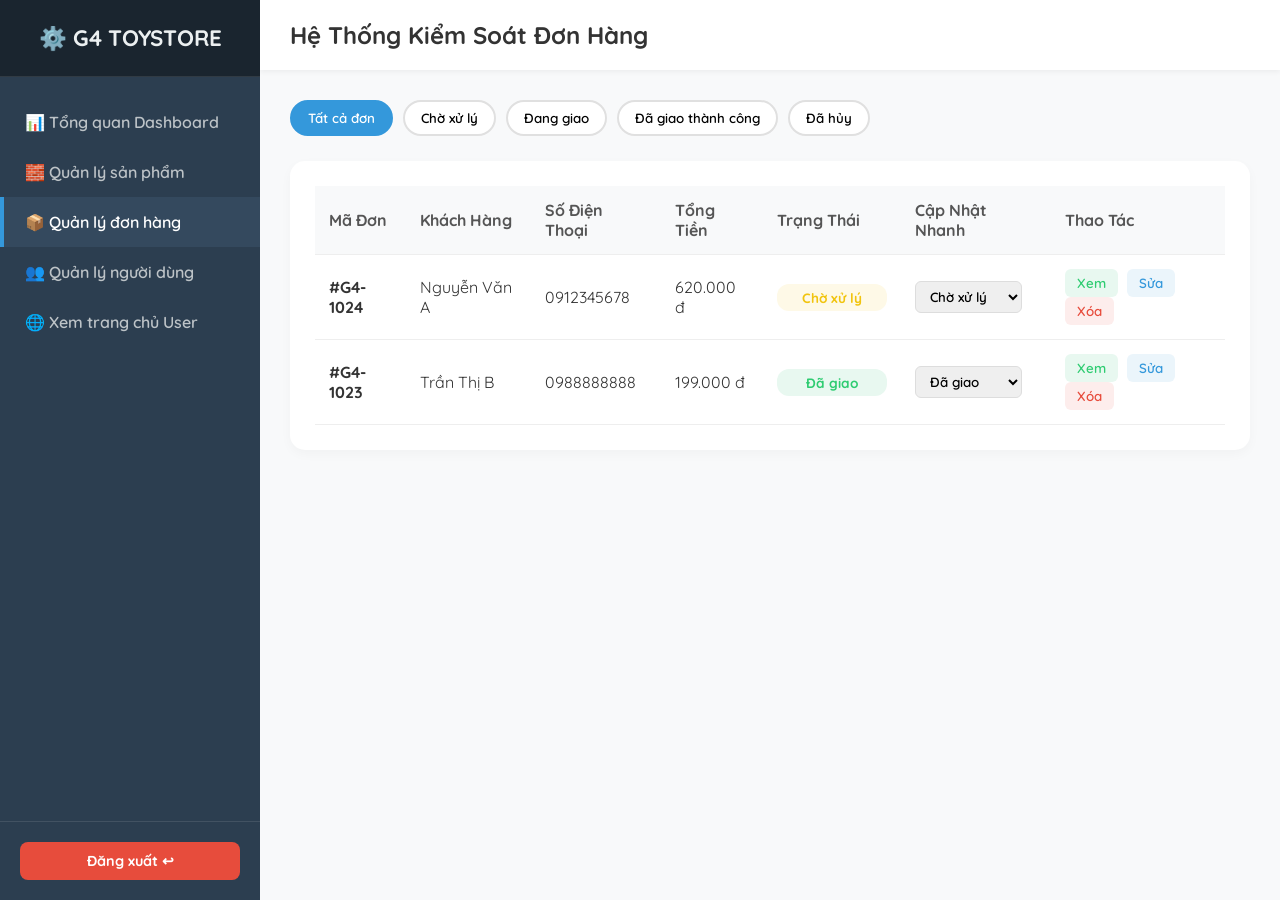
==== frontend/nth_views/admin/orders-management.html @ 6dca1813 "frist commit" ====
<!DOCTYPE html>
<html lang="vi">
<head>
    <meta charset="UTF-8">
    <meta name="viewport" content="width=device-width, initial-scale=1.0">
    <title>Quản Lý Đơn Hàng - G4 Admin</title>
    <link href="https://fonts.googleapis.com/css2?family=Quicksand:wght@400;500;600;700&display=swap" rel="stylesheet">
    <style>
        :root {
            --sidebar-width: 260px;
            --primary-admin: #2c3e50;
            --accent-admin: #34495e;
            --active-color: #3498db;
            --text-light: #ecf0f1;
            --bg-body: #f8f9fa;
            --white: #ffffff;
            --text-dark: #333333;
            --success: #2ecc71;
            --warning: #f1c40f;
            --danger: #e74c3c;
        }

        * { margin: 0; padding: 0; box-sizing: border-box; font-family: 'Quicksand', sans-serif; }
        body { background-color: var(--bg-body); color: var(--text-dark); display: flex; min-height: 100vh; }

        /* SIDEBAR STRUCTURE */
        .sidebar { width: var(--sidebar-width); background-color: var(--primary-admin); color: var(--text-light); position: fixed; top: 0; bottom: 0; left: 0; display: flex; flex-direction: column; z-index: 100; }
        .sidebar-brand { padding: 24px; text-align: center; font-size: 1.4rem; font-weight: 700; border-bottom: 1px solid rgba(255, 255, 255, 0.1); background-color: #1a252f; }
        .sidebar-menu { list-style: none; padding: 20px 0; flex-grow: 1; }
        .sidebar-menu a { display: flex; align-items: center; gap: 12px; padding: 15px 25px; color: #bdc3c7; text-decoration: none; font-weight: 600; transition: all 0.3s; }
        .sidebar-menu li.active a, .sidebar-menu a:hover { color: var(--white); background-color: var(--accent-admin); border-left: 4px solid var(--active-color); padding-left: 21px; }
        .sidebar-footer { padding: 20px; border-top: 1px solid rgba(255, 255, 255, 0.1); }
        .btn-logout { display: block; text-align: center; padding: 10px; background-color: var(--danger); color: var(--white); border-radius: 8px; text-decoration: none; font-weight: 700; font-size: 0.9rem; }

        /* MAIN CONTENT */
        .main-wrapper { margin-left: var(--sidebar-width); width: calc(100% - var(--sidebar-width)); display: flex; flex-direction: column; }
        .topbar { height: 70px; background-color: var(--white); box-shadow: 0 2px 5px rgba(0,0,0,0.05); display: flex; justify-content: space-between; align-items: center; padding: 0 30px; }
        .content-body { padding: 30px; }

        /* FILTER TABS */
        .filter-bar { display: flex; gap: 10px; margin-bottom: 25px; flex-wrap: wrap; }
        .filter-btn { padding: 8px 16px; background-color: var(--white); border: 2px solid #e0e0e0; border-radius: 20px; font-weight: 600; cursor: pointer; transition: all 0.2s; }
        .filter-btn.active, .filter-btn:hover { background-color: var(--active-color); color: white; border-color: var(--active-color); }

        /* TABLE */
        .table-section { background-color: var(--white); padding: 25px; border-radius: 15px; box-shadow: 0 4px 12px rgba(0,0,0,0.03); }
        .data-table { width: 100%; border-collapse: collapse; text-align: left; }
        .data-table th, .data-table td { padding: 14px; border-bottom: 1px solid #eee; }
        .data-table th { background-color: #f8f9fa; color: #555; font-weight: 700; }
        
        .status-badge { padding: 5px 12px; border-radius: 12px; font-size: 0.85rem; font-weight: 700; display: inline-block; text-align: center; min-width: 110px; }
        .status-badge.warning { background-color: #fef9e7; color: var(--warning); }
        .status-badge.info { background-color: #e8f4f8; color: var(--active-color); }
        .status-badge.success { background-color: #e8f8f0; color: var(--success); }
        .status-badge.danger { background-color: #fdedec; color: var(--danger); }

        select.select-status { padding: 6px 10px; border-radius: 6px; border: 1px solid #ddd; outline: none; font-family: 'Quicksand', sans-serif; font-weight: 600; cursor: pointer; }
        
        /* ACTION BUTTONS */
        .btn-view { padding: 6px 12px; background-color: #e8f8f0; color: var(--success); border: none; border-radius: 6px; font-weight: 600; cursor: pointer; margin-right: 5px; }
        .btn-view:hover { background-color: var(--success); color: white; }
        .btn-edit { padding: 6px 12px; background-color: #ebf5fb; color: var(--active-color); border: none; border-radius: 6px; font-weight: 600; cursor: pointer; margin-right: 5px; transition: 0.2s; }
        .btn-edit:hover { background-color: var(--active-color); color: white; }
        .btn-delete { padding: 6px 12px; background-color: #fdedec; color: var(--danger); border: none; border-radius: 6px; font-weight: 600; cursor: pointer; transition: 0.2s; }
        .btn-delete:hover { background-color: var(--danger); color: white; }

        /* MODAL CORES */
        .modal-overlay { display: none; position: fixed; top: 0; left: 0; width: 100%; height: 100%; background: rgba(0,0,0,0.5); z-index: 1000; justify-content: center; align-items: center; }
        .modal-box { background: var(--white); padding: 30px; border-radius: 12px; width: 480px; box-shadow: 0 5px 20px rgba(0,0,0,0.15); animation: fadeIn 0.3s ease; max-height: 90vh; overflow-y: auto; }
        .modal-box h3 { margin-bottom: 20px; font-weight: 700; color: var(--primary-admin); border-bottom: 2px solid #eee; padding-bottom: 10px; }
        .form-group { margin-bottom: 15px; }
        .form-group label { display: block; margin-bottom: 6px; font-weight: 600; font-size: 0.9rem; }
        .form-group input { width: 100%; padding: 10px; border: 2px solid #ddd; border-radius: 8px; outline: none; }
        .form-group input:focus { border-color: var(--active-color); }
        
        /* CHI TIẾT ĐƠN HÀNG STYLES */
        .detail-row { display: flex; justify-content: space-between; margin-bottom: 12px; font-size: 0.95rem; border-bottom: 1px dashed #eee; padding-bottom: 6px; }
        .detail-row span:first-child { font-weight: 600; color: #666; }
        .detail-row span:last-child { font-weight: 700; color: #111; }
        .items-list-box { background: #f8f9fa; border-radius: 8px; padding: 15px; margin-top: 15px; }
        .items-list-box h4 { margin-bottom: 10px; font-size: 0.95rem; color: var(--accent-admin); }
        .toy-item { display: flex; justify-content: space-between; font-size: 0.9rem; margin-bottom: 5px; color: #555; }

        .modal-actions { text-align: right; margin-top: 25px; display: flex; justify-content: flex-end; gap: 10px; }
        .btn-cancel { padding: 10px 18px; background: #e0e0e0; color: #333; border: none; border-radius: 8px; font-weight: 600; cursor: pointer; }
        .btn-save { padding: 10px 18px; background: var(--active-color); color: white; border: none; border-radius: 8px; font-weight: 600; cursor: pointer; }

        @keyframes fadeIn { from { opacity: 0; transform: translateY(-20px); } to { opacity: 1; transform: translateY(0); } }
    </style>
</head>
<body>

    <aside class="sidebar">
        <div class="sidebar-brand">⚙️ G4 TOYSTORE</div>
        <ul class="sidebar-menu">
            <li><a href="dashboard.html">📊 Tổng quan Dashboard</a></li>
            <li><a href="products-management.html">🧱 Quản lý sản phẩm</a></li>
            <li class="active"><a href="orders-management.html">📦 Quản lý đơn hàng</a></li>
            <li><a href="users-management.html">👥 Quản lý người dùng</a></li>
            <li><a href="../user/home.html" target="_blank">🌐 Xem trang chủ User</a></li>
        </ul>
        <div class="sidebar-footer"><a href="../user/login.html" class="btn-logout">Đăng xuất ↩</a></div>
    </aside>

    <div class="main-wrapper">
        <header class="topbar">
            <div class="page-title"><h2>Hệ Thống Kiểm Soát Đơn Hàng</h2></div>
        </header>

        <main class="content-body">
            <div class="filter-bar">
                <button class="filter-btn active" onclick="filterOrders('Tất cả đơn', this)">Tất cả đơn</button>
                <button class="filter-btn" onclick="filterOrders('Chờ xử lý', this)">Chờ xử lý</button>
                <button class="filter-btn" onclick="filterOrders('Đang giao', this)">Đang giao</button>
                <button class="filter-btn" onclick="filterOrders('Đã giao', this)">Đã giao thành công</button>
                <button class="filter-btn" onclick="filterOrders('Hủy đơn', this)">Đã hủy</button>
            </div>

            <div class="table-section">
                <table class="data-table">
                    <thead>
                        <tr>
                            <th>Mã Đơn</th>
                            <th>Khách Hàng</th>
                            <th>Số Điện Thoại</th>
                            <th>Tổng Tiền</th>
                            <th>Trạng Thái</th>
                            <th>Cập Nhật Nhanh</th>
                            <th>Thao Tác</th>
                        </tr>
                    </thead>
                    <tbody id="order-table-body">
                        </tbody>
                </table>
            </div>
        </main>
    </div>

    <div id="order-modal" class="modal-overlay">
        <div class="modal-box">
            <h3>📝 Cập Nhật Thông Tin Đơn Hàng</h3>
            <form id="order-form" onsubmit="saveOrder(event)">
                <input type="hidden" id="edit-order-id">
                <div class="form-group">
                    <label>Mã đơn hàng:</label>
                    <input type="text" id="edit-order-code" disabled style="background:#f0f0f0;">
                </div>
                <div class="form-group">
                    <label>Tên khách hàng:</label>
                    <input type="text" id="edit-order-customer" required>
                </div>
                <div class="form-group">
                    <label>Số điện thoại:</label>
                    <input type="text" id="edit-order-phone" required>
                </div>
                <div class="form-group">
                    <label>Tổng tiền thanh toán (đ):</label>
                    <input type="number" id="edit-order-total" required>
                </div>
                <div class="modal-actions">
                    <button type="button" class="btn-cancel" onclick="closeModal()">Hủy bỏ</button>
                    <button type="submit" class="btn-save">Lưu lại</button>
                </div>
            </form>
        </div>
    </div>

    <div id="detail-modal" class="modal-overlay">
        <div class="modal-box">
            <h3>📋 Chi Tiết Hóa Đơn Mua Hàng</h3>
            
            <div class="detail-row"><span>Mã Đơn Hàng:</span><span id="dt-code" style="color:var(--active-color);"></span></div>
            <div class="detail-row"><span>Khách Hàng:</span><span id="dt-customer"></span></div>
            <div class="detail-row"><span>Số Điện Thoại:</span><span id="dt-phone"></span></div>
            <div class="detail-row"><span>Ngày Đặt Hàng:</span><span id="dt-date">22/05/2026</span></div>
            <div class="detail-row"><span>Trạng Thái Hệ Thống:</span><span id="dt-status"></span></div>
            
            <div class="items-list-box">
                <h4>🧱 Các sản phẩm đã mua:</h4>
                <div id="dt-items-list">
                    </div>
            </div>

            <div class="detail-row" style="margin-top: 20px; border-bottom: none;">
                <span style="font-size: 1.1rem; color: #111;">Tổng Tiền Hóa Đơn:</span>
                <span id="dt-total" style="font-size: 1.2rem; color: var(--danger);"></span>
            </div>

            <div class="modal-actions">
                <button type="button" class="btn-cancel" onclick="closeDetailModal()" style="background:var(--primary-admin); color:white;">Đóng lại</button>
            </div>
        </div>
    </div>

    <script>
        // 1. Dữ liệu mẫu khởi tạo kèm thêm mảng danh sách sản phẩm (products) bên trong để xem chi tiết
        const defaultOrders = [
            { 
                id: 1, code: "#G4-1024", customer: "Nguyễn Văn A", phone: "0912345678", total: 620000, status: "Chờ xử lý",
                products: ["🤖 Robot Nhảy Múa Thông Minh (x1)"]
            },
            { 
                id: 2, code: "#G4-1023", customer: "Trần Thị B", phone: "0988888888", total: 199000, status: "Đã giao",
                products: ["🧸 Gấu Bông Teddy Đáng Yêu (x1)", "🧩 Khối Rubik 3x3 Sáng Tạo (x1)"]
            }
        ];

        if (!localStorage.getItem('g4_orders')) {
            localStorage.setItem('g4_orders', JSON.stringify(defaultOrders));
        }

        let currentFilter = "Tất cả đơn";

        function getOrders() {
            return JSON.parse(localStorage.getItem('g4_orders'));
        }

        function saveToStorage(orders) {
            localStorage.setItem('g4_orders', JSON.stringify(orders));
        }

        function getStatusBadgeClass(status) {
            switch(status) {
                case 'Chờ xử lý': return 'warning';
                case 'Đang giao': return 'info';
                case 'Đã giao': return 'success';
                case 'Hủy đơn': return 'danger';
                default: return 'warning';
            }
        }

        // 2. READ & FILTER: Xuất dữ liệu ra bảng
        function renderOrders() {
            const orders = getOrders();
            const tbody = document.getElementById('order-table-body');
            let html = '';

            const filteredOrders = orders.filter(order => {
                if (currentFilter === "Tất cả đơn") return true;
                return order.status === currentFilter;
            });

            if (filteredOrders.length === 0) {
                html = `<tr><td colspan="7" style="text-align:center; color:#999; padding:30px;">Không có đơn hàng nào thuộc danh mục này.</td></tr>`;
            } else {
                filteredOrders.forEach(order => {
                    html += `
                        <tr>
                            <td><b>${order.code}</b></td>
                            <td>${order.customer}</td>
                            <td>${order.phone}</td>
                            <td>${Number(order.total).toLocaleString('vi-VN')} đ</td>
                            <td><span class="status-badge ${getStatusBadgeClass(order.status)}">${order.status}</span></td>
                            <td>
                                <select class="select-status" onchange="updateStatus(${order.id}, this.value)">
                                    <option value="Chờ xử lý" ${order.status === 'Chờ xử lý' ? 'selected' : ''}>Chờ xử lý</option>
                                    <option value="Đang giao" ${order.status === 'Đang giao' ? 'selected' : ''}>Đang giao</option>
                                    <option value="Đã giao" ${order.status === 'Đã giao' ? 'selected' : ''}>Đã giao</option>
                                    <option value="Hủy đơn" ${order.status === 'Hủy đơn' ? 'selected' : ''}>Hủy đơn</option>
                                </select>
                            </td>
                            <td>
                                <button class="btn-view" onclick="openDetailModal(${order.id})">Xem</button>
                                <button class="btn-edit" onclick="openEditModal(${order.id})">Sửa</button>
                                <button class="btn-delete" onclick="deleteOrder(${order.id})">Xóa</button>
                            </td>
                        </tr>
                    `;
                });
            }
            tbody.innerHTML = html;
        }

        function filterOrders(status, element) {
            currentFilter = status;
            document.querySelectorAll('.filter-btn').forEach(btn => btn.classList.remove('active'));
            element.classList.add('active');
            renderOrders();
        }

        // 3. XEM CHI TIẾT (OPEN DETAIL MODAL)
        function openDetailModal(id) {
            const orders = getOrders();
            const order = orders.find(o => o.id === id);
            
            if(order) {
                document.getElementById('dt-code').innerText = order.code;
                document.getElementById('dt-customer').innerText = order.customer;
                document.getElementById('dt-phone').innerText = order.phone;
                document.getElementById('dt-status').innerText = order.status;
                document.getElementById('dt-total').innerText = Number(order.total).toLocaleString('vi-VN') + " đ";
                
                // Đổ danh sách sản phẩm mua vào hóa đơn chi tiết
                let itemsHtml = '';
                if(order.products && order.products.length > 0) {
                    order.products.forEach(p => {
                        itemsHtml += `<div class="toy-item"><span>${p}</span></div>`;
                    });
                } else {
                    itemsHtml = `<div class="toy-item" style="color:#999;">Không có dữ liệu sản phẩm cụ thể.</div>`;
                }
                document.getElementById('dt-items-list').innerHTML = itemsHtml;
                
                document.getElementById('detail-modal').style.display = 'flex';
            }
        }

        function closeDetailModal() {
            document.getElementById('detail-modal').style.display = 'none';
        }

        // 4. UPDATE TRẠNG THÁI NHANH
        function updateStatus(id, newStatus) {
            let orders = getOrders();
            orders = orders.map(o => {
                if (o.id === id) o.status = newStatus;
                return o;
            });
            saveToStorage(orders);
            renderOrders();
        }

        // 5. EDIT FORM MODAL
        function openEditModal(id) {
            const orders = getOrders();
            const order = orders.find(o => o.id === id);
            if (order) {
                document.getElementById('edit-order-id').value = order.id;
                document.getElementById('edit-order-code').value = order.code;
                document.getElementById('edit-order-customer').value = order.customer;
                document.getElementById('edit-order-phone').value = order.phone;
                document.getElementById('edit-order-total').value = order.total;
                document.getElementById('order-modal').style.display = 'flex';
            }
        }

        function closeModal() {
            document.getElementById('order-modal').style.display = 'none';
        }

        function saveOrder(e) {
            e.preventDefault();
            const id = parseInt(document.getElementById('edit-order-id').value);
            const customer = document.getElementById('edit-order-customer').value;
            const phone = document.getElementById('edit-order-phone').value;
            const total = parseFloat(document.getElementById('edit-order-total').value);

            let orders = getOrders();
            orders = orders.map(o => {
                if (o.id === id) {
                    return { ...o, customer, phone, total };
                }
                return o;
            });

            saveToStorage(orders);
            renderOrders();
            closeModal();
        }

        // 6. DELETE ORDER
        function deleteOrder(id) {
            if (confirm("Bạn có chắc chắn muốn xóa vĩnh viễn đơn hàng này không?")) {
                let orders = getOrders();
                orders = orders.filter(o => o.id !== id);
                saveToStorage(orders);
                renderOrders();
            }
        }

        window.onload = function() {
            renderOrders();
        };
    </script>
</body>
</html>
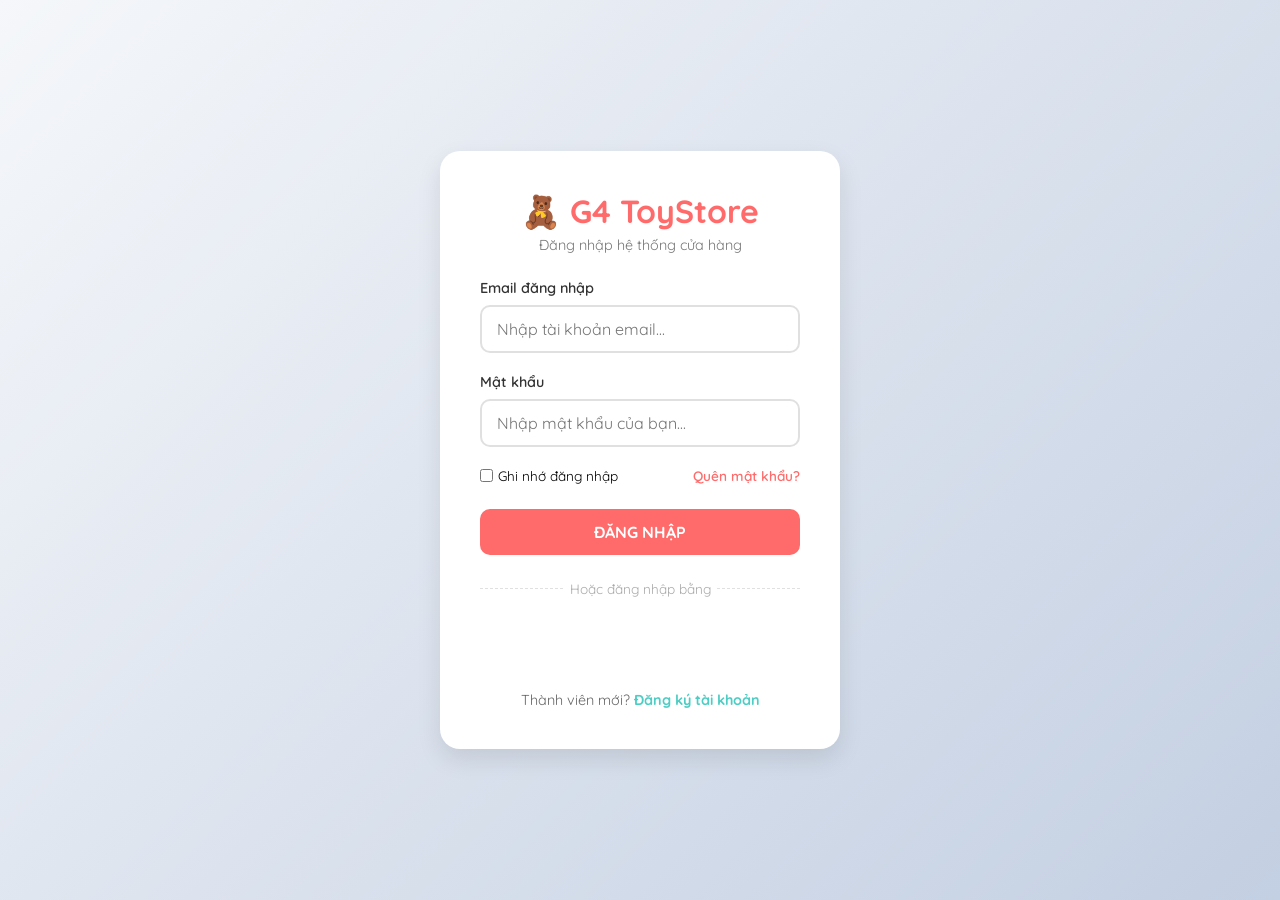
==== commit 9cdfbe3f: "Project4BaoCao" ====
--- a/frontend/nth_views/admin/orders-management.html
+++ b/frontend/nth_views/admin/orders-management.html
@@ -43,10 +43,10 @@
         .filter-btn.active, .filter-btn:hover { background-color: var(--active-color); color: white; border-color: var(--active-color); }
 
         /* TABLE */
-        .table-section { background-color: var(--white); padding: 25px; border-radius: 15px; box-shadow: 0 4px 12px rgba(0,0,0,0.03); }
+        .table-section { background-color: var(--white); padding: 25px; border-radius: 15px; box-shadow: 0 4px 12px rgba(0,0,0,0.03); overflow-x: auto; }
         .data-table { width: 100%; border-collapse: collapse; text-align: left; }
         .data-table th, .data-table td { padding: 14px; border-bottom: 1px solid #eee; }
-        .data-table th { background-color: #f8f9fa; color: #555; font-weight: 700; }
+        .data-table th { background-color: #f8f9fa; color: #555; font-weight: 700; white-space: nowrap; }
         
         .status-badge { padding: 5px 12px; border-radius: 12px; font-size: 0.85rem; font-weight: 700; display: inline-block; text-align: center; min-width: 110px; }
         .status-badge.warning { background-color: #fef9e7; color: var(--warning); }
@@ -55,23 +55,16 @@
         .status-badge.danger { background-color: #fdedec; color: var(--danger); }
 
         select.select-status { padding: 6px 10px; border-radius: 6px; border: 1px solid #ddd; outline: none; font-family: 'Quicksand', sans-serif; font-weight: 600; cursor: pointer; }
+        select.select-status:disabled { opacity: 0.5; cursor: not-allowed; background-color: #f5f5f5; }
         
         /* ACTION BUTTONS */
         .btn-view { padding: 6px 12px; background-color: #e8f8f0; color: var(--success); border: none; border-radius: 6px; font-weight: 600; cursor: pointer; margin-right: 5px; }
         .btn-view:hover { background-color: var(--success); color: white; }
-        .btn-edit { padding: 6px 12px; background-color: #ebf5fb; color: var(--active-color); border: none; border-radius: 6px; font-weight: 600; cursor: pointer; margin-right: 5px; transition: 0.2s; }
-        .btn-edit:hover { background-color: var(--active-color); color: white; }
-        .btn-delete { padding: 6px 12px; background-color: #fdedec; color: var(--danger); border: none; border-radius: 6px; font-weight: 600; cursor: pointer; transition: 0.2s; }
-        .btn-delete:hover { background-color: var(--danger); color: white; }
 
         /* MODAL CORES */
         .modal-overlay { display: none; position: fixed; top: 0; left: 0; width: 100%; height: 100%; background: rgba(0,0,0,0.5); z-index: 1000; justify-content: center; align-items: center; }
-        .modal-box { background: var(--white); padding: 30px; border-radius: 12px; width: 480px; box-shadow: 0 5px 20px rgba(0,0,0,0.15); animation: fadeIn 0.3s ease; max-height: 90vh; overflow-y: auto; }
+        .modal-box { background: var(--white); padding: 30px; border-radius: 12px; width: 520px; box-shadow: 0 5px 20px rgba(0,0,0,0.15); animation: fadeIn 0.3s ease; max-height: 90vh; overflow-y: auto; }
         .modal-box h3 { margin-bottom: 20px; font-weight: 700; color: var(--primary-admin); border-bottom: 2px solid #eee; padding-bottom: 10px; }
-        .form-group { margin-bottom: 15px; }
-        .form-group label { display: block; margin-bottom: 6px; font-weight: 600; font-size: 0.9rem; }
-        .form-group input { width: 100%; padding: 10px; border: 2px solid #ddd; border-radius: 8px; outline: none; }
-        .form-group input:focus { border-color: var(--active-color); }
         
         /* CHI TIẾT ĐƠN HÀNG STYLES */
         .detail-row { display: flex; justify-content: space-between; margin-bottom: 12px; font-size: 0.95rem; border-bottom: 1px dashed #eee; padding-bottom: 6px; }
@@ -83,7 +76,8 @@
 
         .modal-actions { text-align: right; margin-top: 25px; display: flex; justify-content: flex-end; gap: 10px; }
         .btn-cancel { padding: 10px 18px; background: #e0e0e0; color: #333; border: none; border-radius: 8px; font-weight: 600; cursor: pointer; }
-        .btn-save { padding: 10px 18px; background: var(--active-color); color: white; border: none; border-radius: 8px; font-weight: 600; cursor: pointer; }
+
+        .loading-row td { text-align: center; color: #999; padding: 30px; }
 
         @keyframes fadeIn { from { opacity: 0; transform: translateY(-20px); } to { opacity: 1; transform: translateY(0); } }
     </style>
@@ -99,7 +93,7 @@
             <li><a href="users-management.html">👥 Quản lý người dùng</a></li>
             <li><a href="../user/home.html" target="_blank">🌐 Xem trang chủ User</a></li>
         </ul>
-        <div class="sidebar-footer"><a href="../user/login.html" class="btn-logout">Đăng xuất ↩</a></div>
+        <div class="sidebar-footer"><a href="#" class="btn-logout" onclick="apiClient.logout(); return false;">Đăng xuất ↩</a></div>
     </aside>
 
     <div class="main-wrapper">
@@ -123,6 +117,7 @@
                             <th>Mã Đơn</th>
                             <th>Khách Hàng</th>
                             <th>Số Điện Thoại</th>
+                            <th>Ngày Đặt</th>
                             <th>Tổng Tiền</th>
                             <th>Trạng Thái</th>
                             <th>Cập Nhật Nhanh</th>
@@ -130,41 +125,14 @@
                         </tr>
                     </thead>
                     <tbody id="order-table-body">
-                        </tbody>
+                        <tr class="loading-row"><td colspan="8">Đang tải dữ liệu...</td></tr>
+                    </tbody>
                 </table>
             </div>
         </main>
     </div>
 
-    <div id="order-modal" class="modal-overlay">
-        <div class="modal-box">
-            <h3>📝 Cập Nhật Thông Tin Đơn Hàng</h3>
-            <form id="order-form" onsubmit="saveOrder(event)">
-                <input type="hidden" id="edit-order-id">
-                <div class="form-group">
-                    <label>Mã đơn hàng:</label>
-                    <input type="text" id="edit-order-code" disabled style="background:#f0f0f0;">
-                </div>
-                <div class="form-group">
-                    <label>Tên khách hàng:</label>
-                    <input type="text" id="edit-order-customer" required>
-                </div>
-                <div class="form-group">
-                    <label>Số điện thoại:</label>
-                    <input type="text" id="edit-order-phone" required>
-                </div>
-                <div class="form-group">
-                    <label>Tổng tiền thanh toán (đ):</label>
-                    <input type="number" id="edit-order-total" required>
-                </div>
-                <div class="modal-actions">
-                    <button type="button" class="btn-cancel" onclick="closeModal()">Hủy bỏ</button>
-                    <button type="submit" class="btn-save">Lưu lại</button>
-                </div>
-            </form>
-        </div>
-    </div>
-
+    <!-- Modal chi tiết đơn hàng -->
     <div id="detail-modal" class="modal-overlay">
         <div class="modal-box">
             <h3>📋 Chi Tiết Hóa Đơn Mua Hàng</h3>
@@ -172,8 +140,10 @@
             <div class="detail-row"><span>Mã Đơn Hàng:</span><span id="dt-code" style="color:var(--active-color);"></span></div>
             <div class="detail-row"><span>Khách Hàng:</span><span id="dt-customer"></span></div>
             <div class="detail-row"><span>Số Điện Thoại:</span><span id="dt-phone"></span></div>
-            <div class="detail-row"><span>Ngày Đặt Hàng:</span><span id="dt-date">22/05/2026</span></div>
-            <div class="detail-row"><span>Trạng Thái Hệ Thống:</span><span id="dt-status"></span></div>
+            <div class="detail-row"><span>Ngày Đặt Hàng:</span><span id="dt-date"></span></div>
+            <div class="detail-row"><span>Trạng Thái:</span><span id="dt-status"></span></div>
+            <div class="detail-row"><span>Phương Thức TT:</span><span id="dt-payment"></span></div>
+            <div class="detail-row"><span>Địa Chỉ Giao Hàng:</span><span id="dt-address" style="max-width: 250px; text-align: right;"></span></div>
             
             <div class="items-list-box">
                 <h4>🧱 Các sản phẩm đã mua:</h4>
@@ -192,77 +162,116 @@
         </div>
     </div>
 
+    <script src="../js/api_client.js"></script>
     <script>
-        // 1. Dữ liệu mẫu khởi tạo kèm thêm mảng danh sách sản phẩm (products) bên trong để xem chi tiết
-        const defaultOrders = [
-            { 
-                id: 1, code: "#G4-1024", customer: "Nguyễn Văn A", phone: "0912345678", total: 620000, status: "Chờ xử lý",
-                products: ["🤖 Robot Nhảy Múa Thông Minh (x1)"]
-            },
-            { 
-                id: 2, code: "#G4-1023", customer: "Trần Thị B", phone: "0988888888", total: 199000, status: "Đã giao",
-                products: ["🧸 Gấu Bông Teddy Đáng Yêu (x1)", "🧩 Khối Rubik 3x3 Sáng Tạo (x1)"]
-            }
-        ];
-
-        if (!localStorage.getItem('g4_orders')) {
-            localStorage.setItem('g4_orders', JSON.stringify(defaultOrders));
-        }
-
+        // Bảo vệ route
+        if (!localStorage.getItem('access_token')) {
+            window.location.href = '../user/login.html';
+        }
+
+        let allOrders = [];
         let currentFilter = "Tất cả đơn";
 
-        function getOrders() {
-            return JSON.parse(localStorage.getItem('g4_orders'));
-        }
-
-        function saveToStorage(orders) {
-            localStorage.setItem('g4_orders', JSON.stringify(orders));
+        // Trạng thái cuối cùng (không cho phép đổi)
+        const FINALIZED_STATUSES = ['Đã giao', 'Delivered', 'Hủy đơn', 'Cancelled'];
+
+        async function loadOrders() {
+            try {
+                const res = await apiClient.get('/admin/orders');
+                if (res.success) {
+                    allOrders = res.data;
+                    renderOrders();
+                } else {
+                    document.getElementById('order-table-body').innerHTML = 
+                        `<tr><td colspan="8" style="text-align:center; color:#e74c3c; padding:30px;">Lỗi: ${res.message}</td></tr>`;
+                }
+            } catch (err) {
+                console.error("Lỗi lấy danh sách đơn hàng:", err);
+                document.getElementById('order-table-body').innerHTML = 
+                    `<tr><td colspan="8" style="text-align:center; color:#e74c3c; padding:30px;">Lỗi kết nối server</td></tr>`;
+            }
         }
 
         function getStatusBadgeClass(status) {
             switch(status) {
-                case 'Chờ xử lý': return 'warning';
-                case 'Đang giao': return 'info';
-                case 'Đã giao': return 'success';
-                case 'Hủy đơn': return 'danger';
+                case 'Chờ xử lý': 
+                case 'Pending': return 'warning';
+                case 'Đang giao':
+                case 'Processing':
+                case 'Shipped': return 'info';
+                case 'Đã giao':
+                case 'Delivered': return 'success';
+                case 'Hủy đơn':
+                case 'Cancelled': return 'danger';
                 default: return 'warning';
             }
         }
 
-        // 2. READ & FILTER: Xuất dữ liệu ra bảng
+        function getVietnameseStatus(status) {
+            switch(status) {
+                case 'Pending': return 'Chờ xử lý';
+                case 'Processing':
+                case 'Shipped': return 'Đang giao';
+                case 'Delivered': return 'Đã giao';
+                case 'Cancelled': return 'Hủy đơn';
+                default: return status;
+            }
+        }
+
+        function normalizeStatus(status) {
+            const map = {
+                'Pending': 'Chờ xử lý',
+                'Processing': 'Đang giao',
+                'Shipped': 'Đang giao',
+                'Delivered': 'Đã giao',
+                'Cancelled': 'Hủy đơn'
+            };
+            return map[status] || status;
+        }
+
+        // Render bảng đơn hàng
         function renderOrders() {
-            const orders = getOrders();
             const tbody = document.getElementById('order-table-body');
             let html = '';
 
-            const filteredOrders = orders.filter(order => {
+            const filteredOrders = allOrders.filter(order => {
                 if (currentFilter === "Tất cả đơn") return true;
-                return order.status === currentFilter;
+                return normalizeStatus(order.status) === currentFilter;
             });
 
             if (filteredOrders.length === 0) {
-                html = `<tr><td colspan="7" style="text-align:center; color:#999; padding:30px;">Không có đơn hàng nào thuộc danh mục này.</td></tr>`;
+                html = `<tr><td colspan="8" style="text-align:center; color:#999; padding:30px;">Không có đơn hàng nào thuộc danh mục này.</td></tr>`;
             } else {
-                filteredOrders.forEach(order => {
+                filteredOrders.forEach((order) => {
+                    const isFinalized = FINALIZED_STATUSES.includes(order.status);
+                    const normalizedStatus = normalizeStatus(order.status);
+
+                    let statusControl = '';
+                    if (isFinalized) {
+                        // Đơn đã hoàn tất/hủy → chỉ hiện text, không cho sửa
+                        statusControl = `<span class="status-badge ${getStatusBadgeClass(order.status)}" style="font-size: 0.8rem;">${getVietnameseStatus(order.status)}</span>`;
+                    } else {
+                        statusControl = `
+                            <select class="select-status" onchange="updateStatus(${order.id}, this.value, this)">
+                                <option value="Pending" ${normalizedStatus === 'Chờ xử lý' ? 'selected' : ''}>Chờ xử lý</option>
+                                <option value="Processing" ${normalizedStatus === 'Đang giao' ? 'selected' : ''}>Đang giao</option>
+                                <option value="Delivered" ${normalizedStatus === 'Đã giao' ? 'selected' : ''}>Đã giao thành công</option>
+                                <option value="Cancelled" ${normalizedStatus === 'Hủy đơn' ? 'selected' : ''}>Đã hủy</option>
+                            </select>
+                        `;
+                    }
+
                     html += `
                         <tr>
                             <td><b>${order.code}</b></td>
                             <td>${order.customer}</td>
                             <td>${order.phone}</td>
+                            <td>${order.date}</td>
                             <td>${Number(order.total).toLocaleString('vi-VN')} đ</td>
-                            <td><span class="status-badge ${getStatusBadgeClass(order.status)}">${order.status}</span></td>
-                            <td>
-                                <select class="select-status" onchange="updateStatus(${order.id}, this.value)">
-                                    <option value="Chờ xử lý" ${order.status === 'Chờ xử lý' ? 'selected' : ''}>Chờ xử lý</option>
-                                    <option value="Đang giao" ${order.status === 'Đang giao' ? 'selected' : ''}>Đang giao</option>
-                                    <option value="Đã giao" ${order.status === 'Đã giao' ? 'selected' : ''}>Đã giao</option>
-                                    <option value="Hủy đơn" ${order.status === 'Hủy đơn' ? 'selected' : ''}>Hủy đơn</option>
-                                </select>
-                            </td>
+                            <td><span class="status-badge ${getStatusBadgeClass(order.status)}">${getVietnameseStatus(order.status)}</span></td>
+                            <td>${statusControl}</td>
                             <td>
                                 <button class="btn-view" onclick="openDetailModal(${order.id})">Xem</button>
-                                <button class="btn-edit" onclick="openEditModal(${order.id})">Sửa</button>
-                                <button class="btn-delete" onclick="deleteOrder(${order.id})">Xóa</button>
                             </td>
                         </tr>
                     `;
@@ -278,17 +287,19 @@
             renderOrders();
         }
 
-        // 3. XEM CHI TIẾT (OPEN DETAIL MODAL)
+        // XEM CHI TIẾT (OPEN DETAIL MODAL)
         function openDetailModal(id) {
-            const orders = getOrders();
-            const order = orders.find(o => o.id === id);
+            const order = allOrders.find(o => o.id === id);
             
             if(order) {
                 document.getElementById('dt-code').innerText = order.code;
                 document.getElementById('dt-customer').innerText = order.customer;
                 document.getElementById('dt-phone').innerText = order.phone;
-                document.getElementById('dt-status').innerText = order.status;
+                document.getElementById('dt-status').innerHTML = `<span class="status-badge ${getStatusBadgeClass(order.status)}">${getVietnameseStatus(order.status)}</span>`;
+                document.getElementById('dt-date').innerText = order.date;
                 document.getElementById('dt-total').innerText = Number(order.total).toLocaleString('vi-VN') + " đ";
+                document.getElementById('dt-payment').innerText = order.payment_method || "N/A";
+                document.getElementById('dt-address').innerText = order.shipping_address || "Không có";
                 
                 // Đổ danh sách sản phẩm mua vào hóa đơn chi tiết
                 let itemsHtml = '';
@@ -309,67 +320,26 @@
             document.getElementById('detail-modal').style.display = 'none';
         }
 
-        // 4. UPDATE TRẠNG THÁI NHANH
-        function updateStatus(id, newStatus) {
-            let orders = getOrders();
-            orders = orders.map(o => {
-                if (o.id === id) o.status = newStatus;
-                return o;
-            });
-            saveToStorage(orders);
-            renderOrders();
-        }
-
-        // 5. EDIT FORM MODAL
-        function openEditModal(id) {
-            const orders = getOrders();
-            const order = orders.find(o => o.id === id);
-            if (order) {
-                document.getElementById('edit-order-id').value = order.id;
-                document.getElementById('edit-order-code').value = order.code;
-                document.getElementById('edit-order-customer').value = order.customer;
-                document.getElementById('edit-order-phone').value = order.phone;
-                document.getElementById('edit-order-total').value = order.total;
-                document.getElementById('order-modal').style.display = 'flex';
-            }
-        }
-
-        function closeModal() {
-            document.getElementById('order-modal').style.display = 'none';
-        }
-
-        function saveOrder(e) {
-            e.preventDefault();
-            const id = parseInt(document.getElementById('edit-order-id').value);
-            const customer = document.getElementById('edit-order-customer').value;
-            const phone = document.getElementById('edit-order-phone').value;
-            const total = parseFloat(document.getElementById('edit-order-total').value);
-
-            let orders = getOrders();
-            orders = orders.map(o => {
-                if (o.id === id) {
-                    return { ...o, customer, phone, total };
+        // UPDATE TRẠNG THÁI NHANH — luôn reload để đồng bộ UI
+        async function updateStatus(id, newStatus, selectEl) {
+            const previousValue = selectEl ? selectEl.getAttribute('data-prev') || selectEl.options[0].value : '';
+            
+            try {
+                const res = await apiClient.put(`/admin/orders/${id}/status`, { status: newStatus });
+                if (res.success) {
+                    loadOrders(); // Reload để đồng bộ
+                } else {
+                    alert("Có lỗi xảy ra: " + res.message);
+                    loadOrders(); // Reload để revert dropdown
                 }
-                return o;
-            });
-
-            saveToStorage(orders);
-            renderOrders();
-            closeModal();
-        }
-
-        // 6. DELETE ORDER
-        function deleteOrder(id) {
-            if (confirm("Bạn có chắc chắn muốn xóa vĩnh viễn đơn hàng này không?")) {
-                let orders = getOrders();
-                orders = orders.filter(o => o.id !== id);
-                saveToStorage(orders);
-                renderOrders();
+            } catch (err) {
+                alert("Lỗi khi cập nhật trạng thái đơn hàng");
+                loadOrders(); // Reload để revert dropdown
             }
         }
 
         window.onload = function() {
-            renderOrders();
+            loadOrders();
         };
     </script>
 </body>
